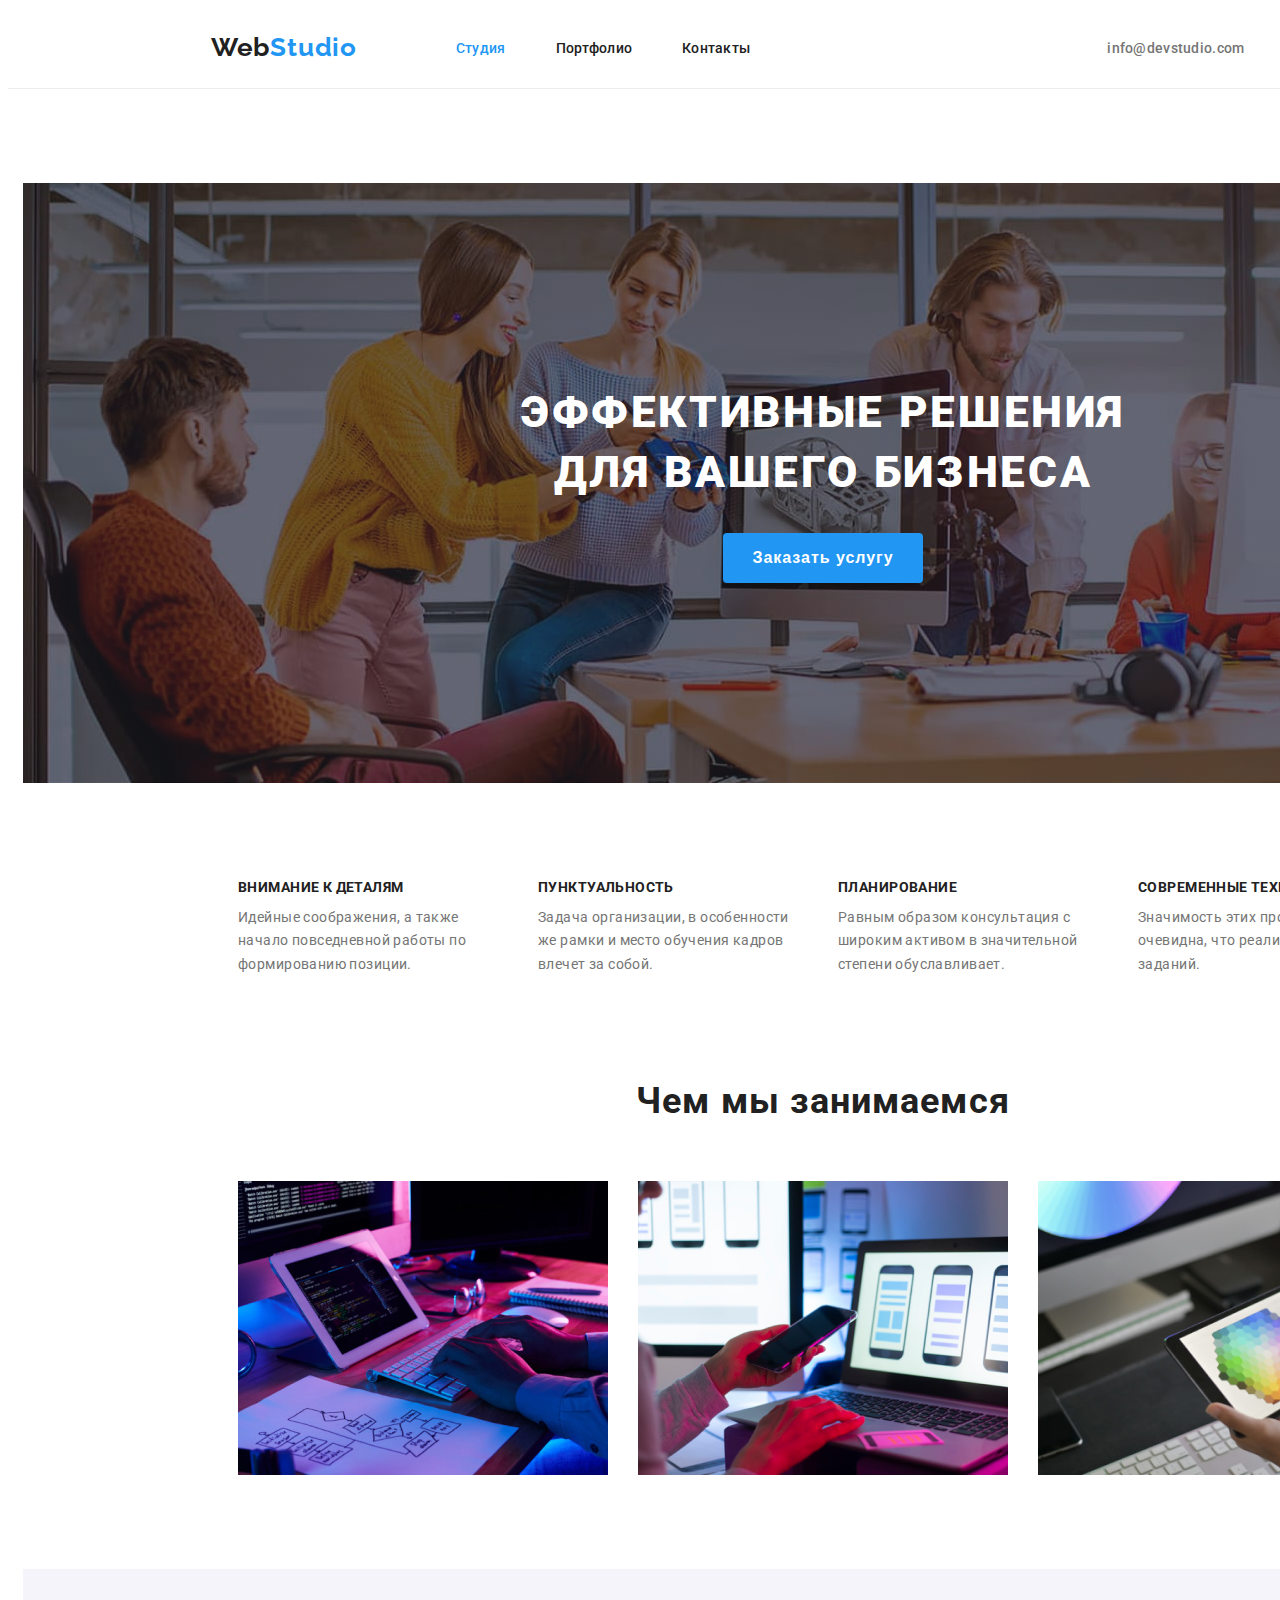
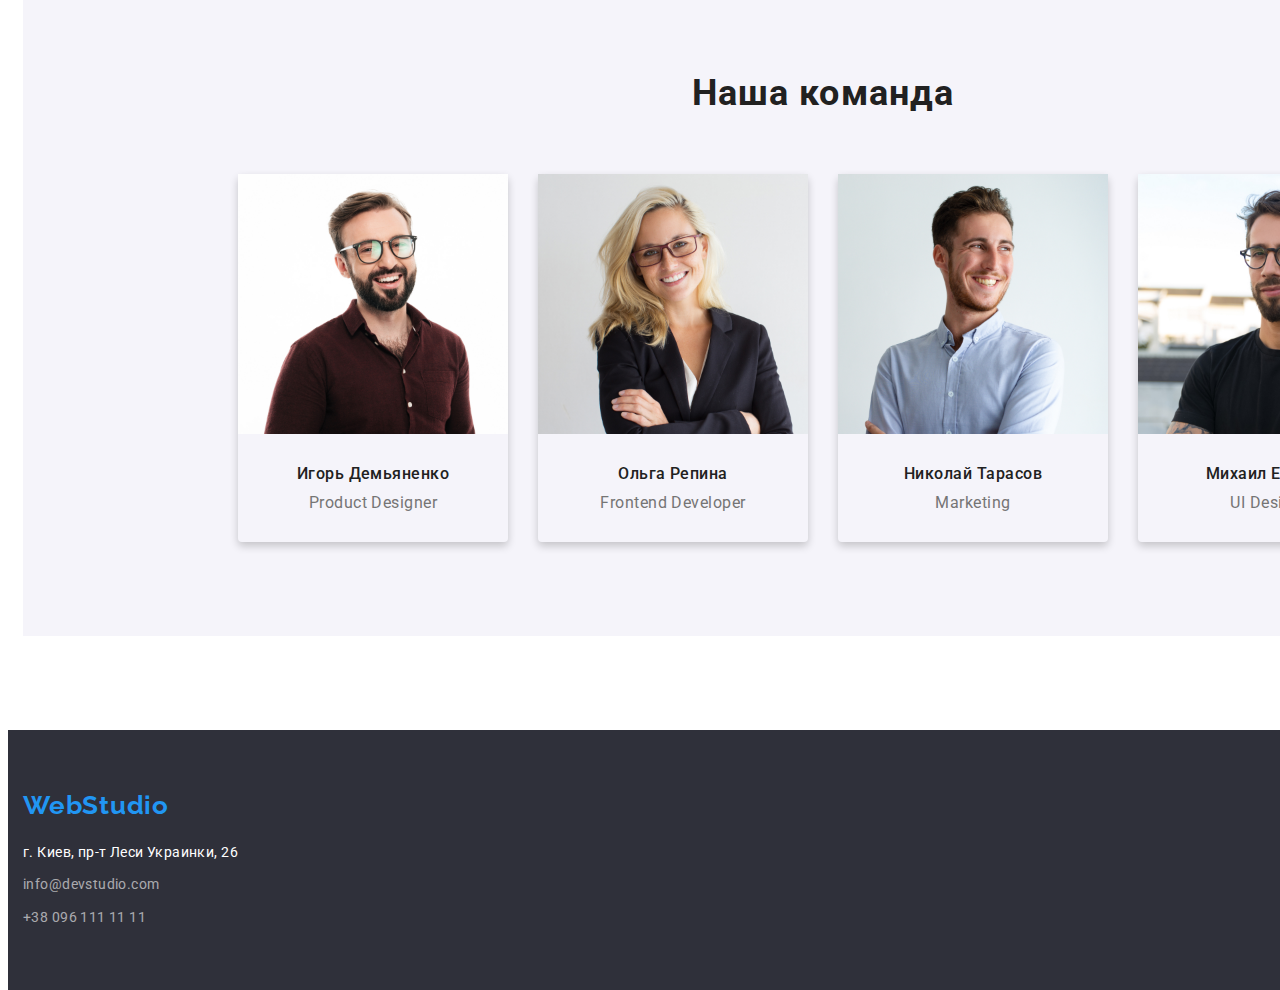
==== index.html @ 8d71e58d "ДЗ№4" ====
<!DOCTYPE html>
<html lang="ru">

<head>
    <meta charset="UTF-8">
    <meta http-equiv="X-UA-Compatible" content="IE=edge">
    <meta name="viewport" content="width=device-width, initial-scale=1.0">
    <title>WebStudio</title>
    <link rel="preconnect" href="https://fonts.gstatic.com">
    <link rel="stylesheet"
        href="https://fonts.googleapis.com/css2?family=Raleway:wght@700&family=Roboto:wght@400;500;700;900&display=swap">
    <link rel="stylesheet" href="https://cdnjs.cloudflare.com/ajax/libs/modern-normalize/1.0.0/modern-normalize.min.css"
        integrity="sha512-ISS7cAi1PEhQ8jnbJpJZMd29NlhNj4AWYyLOSp2CE/CsHxTCu+r+t0D2yoJudVrd0/8fTVPUVDzY5Tvli75u/g=="
        crossorigin="anonymous" referrerpolicy="no-referrer" />
    <link rel="stylesheet" href="./css/style.css">
</head>

<body>
    <div class="page">
        <header class="header">
            <!-- <div class="container-header"> -->
            <a class="logo-link link" href="./index.html"><span class="logo-web">Web</span>Studio</a>
            <nav class="navigation">
                <ul class="nav-list list">
                    <li class="list-item">
                        <a class="nav-list-item link current" href="./index.html">Студия</a>
                    </li>
                    <li class="list-item">
                        <a class="nav-list-item link" href="./portfolio.html">Портфолио</a>
                    </li>
                    <li class="list-item">
                        <a class="nav-list-item link" href="#">Контакты</a>
                    </li>
                </ul>
            </nav>
            <ul class="contact-list list">
                <li class="contact-list-item">
                    <a class="contact-list-item-link link" href="mailto:info@devstudio.com"
                        lang="en">info@devstudio.com</a>
                </li>
                <li class="contact-list-item">
                    <a class="contact-list-item-link link" href="tel:+380961111111">+38 096 111 11 11</a>
                </li>
            </ul>
        <!-- </div> -->
        </header>
        <main class="main">
            <section class="header-page">
                <h1 class="header-page-text">Эффективные решения<br> для вашего бизнеса</h1>
                <button class="header-page-btn btn" type="button">Заказать услугу</button>
            </section>

            <!-- FEATURES -->

            <section class="features">
                <div class="container-features">
                <ul class="feature-list list">
                    <li class="feature-list-item link">
                        <h2 class="feature-subtitle">Внимание к деталям</h2>
                        <p class="feature-subtitle-text">Идейные соображения, а также начало повседневной работы по
                            формированию позиции.</p>
                    </li>
                    <li class="feature-list-item link">
                        <h2 class="feature-subtitle">Пунктуальность</h2>
                        <p class="feature-subtitle-text">Задача организации, в особенности же рамки и место обучения
                            кадров
                            влечет за собой.</p>
                    </li>
                    <li class="feature-list-item link">
                        <h2 class="feature-subtitle">Планирование</h2>
                        <p class="feature-subtitle-text">Равным образом консультация с широким активом в
                            значительной
                            степени обуславливает.</p>
                    </li>
                    <li class="feature-list-item link">
                        <h2 class="feature-subtitle">Современные технологии</h2>
                        <p class="feature-subtitle-text">Значимость этих проблем настолько очевидна, что реализация
                            плановых заданий.</p>
                    </li>
                </ul>
            </div>
            </section>

            <!--SPECIFICATION-->

            <section class="specification">
                <div class="container-specification">
                <h2 class="specification-title">Чем мы занимаемся</h2>
                <ul class="specification-list list">
                    <li class="specification-list-item">
                        <img class="specification-list-item-img link" src="./images/specification/img-1.jpg"
                            alt="work with laptop" width="370" height="294">
                    </li>
                    <li class="specification-list-item">
                        <img class="specification-list-item-img link" src="./images/specification/img-2.jpg"
                            alt="work with laptop and phone" width="370" height="294">
                    </li>
                    <li class="specification-list-item">
                        <img class="specification-list-item-img link" src="./images/specification/img-3.jpg"
                            alt="work with a tablet" width="370" height="294">
                    </li>
                </ul>
            </div>
            </section>

            <!--TEAM-->

            <section class="team">
                <div class="team-container">
                    <h2 class="team-title">Наша команда</h2>
                    <ul class="team-list list">
                        <li class="team-list-item">
                            <img class="team-list-item-img" src="./images/team/foto-1.jpg"
                                alt="igor demyanenko product designer" width="270" height="260">
                            <div class="team-list-item-card">
                                <h3 class="team-list-item-title">Игорь Демьяненко</h3>
                                <p class="team-list-item-text">Product Designer</p>
                            </div>
                        </li>
                        <li class="team-list-item">
                            <img class="team-list-item-img" src="./images/team/foto-2.jpg"
                                alt="olga repina Frontend Developer" width="270" height="260">
                            <div class="team-list-item-card">
                                <h3 class="team-list-item-title">Ольга Репина</h3>
                                <p class="team-list-item-text">Frontend Developer</p>
                            </div>
                        </li>
                        <li class="team-list-item">
                            <img class="team-list-item-img" src="./images/team/foto-3.jpg"
                                alt="nikolay tarasov marketing" width="270" height="260">
                            <div class="team-list-item-card">
                                <h3 class="team-list-item-title">Николай Тарасов</h3>
                                <p class="team-list-item-text">Marketing</p>
                            </div>
                        </li>
                        <li class="team-list-item">
                            <img class="team-list-item-img" src="./images/team/foto-4.jpg"
                                alt="mikhail yermakov ui designer" width="270" height="260">
                            <div class="team-list-item-card">
                                <h3 class="team-list-item-title">Михаил Ермаков</h3>
                                <p class="team-list-item-text">UI Designer</p>
                            </div>
                        </li>
                    </ul>
                </div>
            </section>
        </main>

        <!--FOOTER-->

        <footer class="footer">
            <div class="container-footer">
            <a class="footer-logo-link link" href="./index.html">Web<span class="footer-web">Studio</span></a>
            <address>
                <p class="addres">г. Киев, пр-т Леси Украинки, 26</p>
            </address>
            <ul class="footer-list list">
                <li class="footer-list-item">
                    <a class="footer-list-item-link link" href="mailto:info@devstudio.com">info@devstudio.com</a>
                </li>
                <li class="footer-list-item">
                    <a class="footer-list-item-link link" href="tel:+380961111111">+38 096 111 11 11</a>
                </li>
            </ul>
            </div>
        </footer>
    </div>
</body>

</html>
---- css/style.css ----
:root {
  /*background*/
  --c-white: #fff;
  --c-blue: #2196f3;
  --c-light: #eeeeee;
  --c-dark: #212121;
  --c-dark-blue: #2f303a;
  --c-light-grey: #e5e5e5;
  --c-grey: #f5f4fa;
  --btn: #188ce8;
  /*font*/

  --main-font: 'Raleway', sans-serif;

  /* text*/

  --txt-accent: #757575;
}
h1,
h2,
h3,
h4,
h5,
h6,
p {
  margin-top: 0;
  margin-bottom: 0;
}
ul,
ol {
  margin-top: 0;
  margin-bottom: 0;
  padding-left: 0;
}
img {
  display: block;
}

body {
  color: var(--c-dark);
  font-family: 'Roboto', sans-serif;
}
.page {
  position: absolute;
}

/*HEADER*/

.header {
  padding-left: 15px;
  padding-right: 15px;
  padding-top: 24px;
  padding-bottom: 25px;
  display: flex;
  justify-content: center;
  align-items: center;
  border-bottom: 1px solid #ececec;
}

.logo-link {
  display: inline-flex;
  font-family: 'Raleway', sans-serif;
  font-weight: 700;
  font-size: 26px;
  line-height: 1.19;
  letter-spacing: 0.03em;
  color: var(--c-blue);
  margin-right: 93px;
  padding: 0 6px;
}
.logo-web {
  color: var(--c-dark);
}
.nav-list {
  display: flex;
  margin-right: 331px;
}
.list-item:not(:last-child) {
  margin-right: 50px;
}
.nav-list-item {
  color: var(--c-dark);
  font-family: 'Roboto', sans-serif;
  font-weight: 500;
  font-size: 14px;
  line-height: 1.14;
  letter-spacing: 0.02em;
  width: 49px;
}

.nav-list-item.current {
  color: var(--c-blue);
}
.nav-list-item:hover,
.nav-list-item:focus {
  color: var(--c-blue);
}
.contact-list {
  display: inline-flex;
}
.contact-list-item:not(:last-child) {
  margin-right: 50px;
}
.contact-list-item-link::before{
  display: inline-flex;
  width: 16px;
  height: 12px;
  content: "";
  background-image: url('../images/sprite/symbol-defs#icon-envelop.svg');
  margin-right: 10px;
}
.contact-list-item-link {
  color: var(--txt-accent);
  font-weight: 500;
  font-size: 14px;
  line-height: 1.14;
  letter-spacing: 0.02em;
}
.contact-list-item-link:hover,
.contact-list-item-link:focus {
  color: var(--c-blue);
}
/*################################*/

/* HEADER PAGE*/

.header-page {
  background-color: var(--c-dark-blue);
  background-image: linear-gradient(
      rgba(47, 48, 58, 0.4),
      rgba(47, 48, 58, 0.4)
    ),
    url('../images/bg.jpg');
  background-position: center;
  background-size: cover;
  background-repeat: no-repeat;
  min-width: 1600px;

  text-align: center;
  padding-top: 200px;
  padding-bottom: 200px;
}
.header-page-btn {
  font-weight: 700;
  font-size: 16px;
  line-height: 1.87;
  align-items: center;
  text-align: center;
  letter-spacing: 0.06em;
  background-color: var(--c-blue);
  color: var(--c-white);
  width: 200px;
  height: 50px;
  box-shadow: 0px 4px 4px rgba(0, 0, 0, 0.15);
}
.header-page-text {
  font-weight: 900;
  font-size: 44px;
  line-height: 1.36;
  text-align: center;
  letter-spacing: 0.06em;
  text-transform: uppercase;
  color: var(--c-white);
  margin-bottom: 30px;
}
/*##################################*/

/*COMPONENTS*/

.list {
  list-style: none;
}
.link {
  text-decoration: none;
}
.btn {
  cursor: pointer;
  border: none;
  border-radius: 4px;
}
.btn:hover,
.btn:focus {
  background-color: var(--btn);
  color: var(--c-white);
}
/*####################################*/

/* FEATURES */

.features {
  display: flex;
  justify-content: center;
  padding-top: 94px;
  padding-bottom: 94px;
  padding-left: 15px;
  padding-right: 15px;
}
.feature-list {
  display: inline-flex;
}
.feature-list-item {
  width: 270px;
  box-sizing: border-box;
}
.feature-list-item:not(:last-child) {
  margin-right: 30px;
}
.feature-subtitle {
  font-weight: 700;
  font-size: 14px;
  line-height: 1.14;
  letter-spacing: 0.03em;
  text-transform: uppercase;
  margin-bottom: 10px;
}
.feature-subtitle-text {
  font-size: 14px;
  line-height: 1.71;
  letter-spacing: 0.03em;
  color: var(--txt-accent);
}
/*################################*/

/* SPECIFICATION */

.specification {
  padding-bottom: 94px;
  padding-left: 15px;
  padding-right: 15px;
}
.specification-list {
  display: flex;
  justify-content: center;
}
.specification-list-item:not(:last-child) {
  margin-right: 30px;
}
.specification-title {
  font-weight: 700;
  font-size: 36px;
  line-height: 1.67;
  text-align: center;
  letter-spacing: 0.03em;
  margin-bottom: 50px;
}
/*###################################*/

/* TEAM */

.team-container {
  background-color: var(--c-grey);
  padding-top: 94px;
  padding-bottom: 94px;
  padding-left: 15px;
  padding-right: 15px;
}
.team-list {
  display: flex;
  justify-content: center;
}
.team-title {
  font-weight: 700;
  font-size: 36px;
  line-height: 1.67;
  text-align: center;
  letter-spacing: 0.03em;
  margin-bottom: 50px;
}
.team-list-item:not(:last-child) {
  margin-right: 30px;
}
.team-list-item {
  width: 270px;
  box-shadow: 0 4px 8px 0 rgba(0, 0, 0, 0.2);
  transition: 0.3s;
  border-radius: 4px;
}
.team-list-item-card {
  box-sizing: border-box;
  padding: 30px 32px;
}
.team-list-item-title {
  font-weight: 500;
  font-size: 16px;
  line-height: 19px;
  text-align: center;
  letter-spacing: 0.03em;
  margin-bottom: 10px;
}
.team-list-item-text {
  font-size: 16px;
  line-height: 19px;
  text-align: center;
  letter-spacing: 0.03em;
  color: var(--txt-accent);
}
/*#############################*/

/*FOOTER*/

.footer {
  background-color: var(--c-dark-blue);
  padding-bottom: 60px;
  padding-top: 60px;
  padding-left: 15px;
  padding-right: 15px;
  box-sizing: border-box;
}
.footer-logo-link {
  font-family: 'Raleway', sans-serif;
  font-weight: 700;
  font-size: 26px;
  line-height: 1.19;
  letter-spacing: 0.03em;
  color: var(--c-blue);
  margin-bottom: 20px;
  display: flex;
}
.footer-list-item:not(:last-child) {
  margin-bottom: 9px;
}
.footer-list-item-link {
  font-family: 'Roboto', sans-serif;
  font-size: 14px;
  line-height: 1.71;
  letter-spacing: 0.03em;
  color: rgba(255, 255, 255, 0.6);
}
.footer-list-item-link:hover,
.footer-list-item-link:focus {
  color: var(--c-blue);
}
.footer-web {
  color: var(--txt-c-white);
}
.addres {
  font-family: 'Roboto', sans-serif;
  font-style: normal;
  font-size: 14px;
  line-height: 1.71;
  letter-spacing: 0.03em;
  color: var(--c-white);
  margin-bottom: 9px;
}
/*#############################*/

/*  PORTFOLIO  */

.main {
  padding-left: 15px;
  padding-right: 15px;
  padding-top: 94px;
  padding-bottom: 94px;
}
/* FILTERS */

.filter-list {
  display: flex;
  justify-content: center;
  margin-bottom: 50px;
}
.filter-list-item {
  display: flex;
}
.filter-list-item:not(:last-child) {
  margin-right: 8px;
}
.filter-text {
  font-weight: 500;
  font-size: 16px;
  line-height: 1.62;
  text-align: center;
  letter-spacing: 0.03em;
  background-color: var(--c-grey);
  padding: 6px 22px;
}
/*#####################*/

/* PROJECT */

.project-list {
  display: flex;
  flex-wrap: wrap;
  justify-content: center;
}
.project-list-item:not(:nth-child(3n)) {
  margin-right: 30px;
}
.project-list-item:not(:nth-last-child(-n + 3)) {
  margin-bottom: 30px;
}
.container-card {
  padding: 20px 24px;
  border-bottom: 1px solid var(--c-light);
  border-left: 1px solid var(--c-light);
  border-right: 1px solid var(--c-light);
}
.project-list-title {
  font-weight: 700;
  font-size: 18px;
  line-height: 2;
  letter-spacing: 0.06em;
}
.project-list-text {
  font-size: 16px;
  line-height: 1.87;
  letter-spacing: 0.03em;
  color: var(--txt-accent);
}
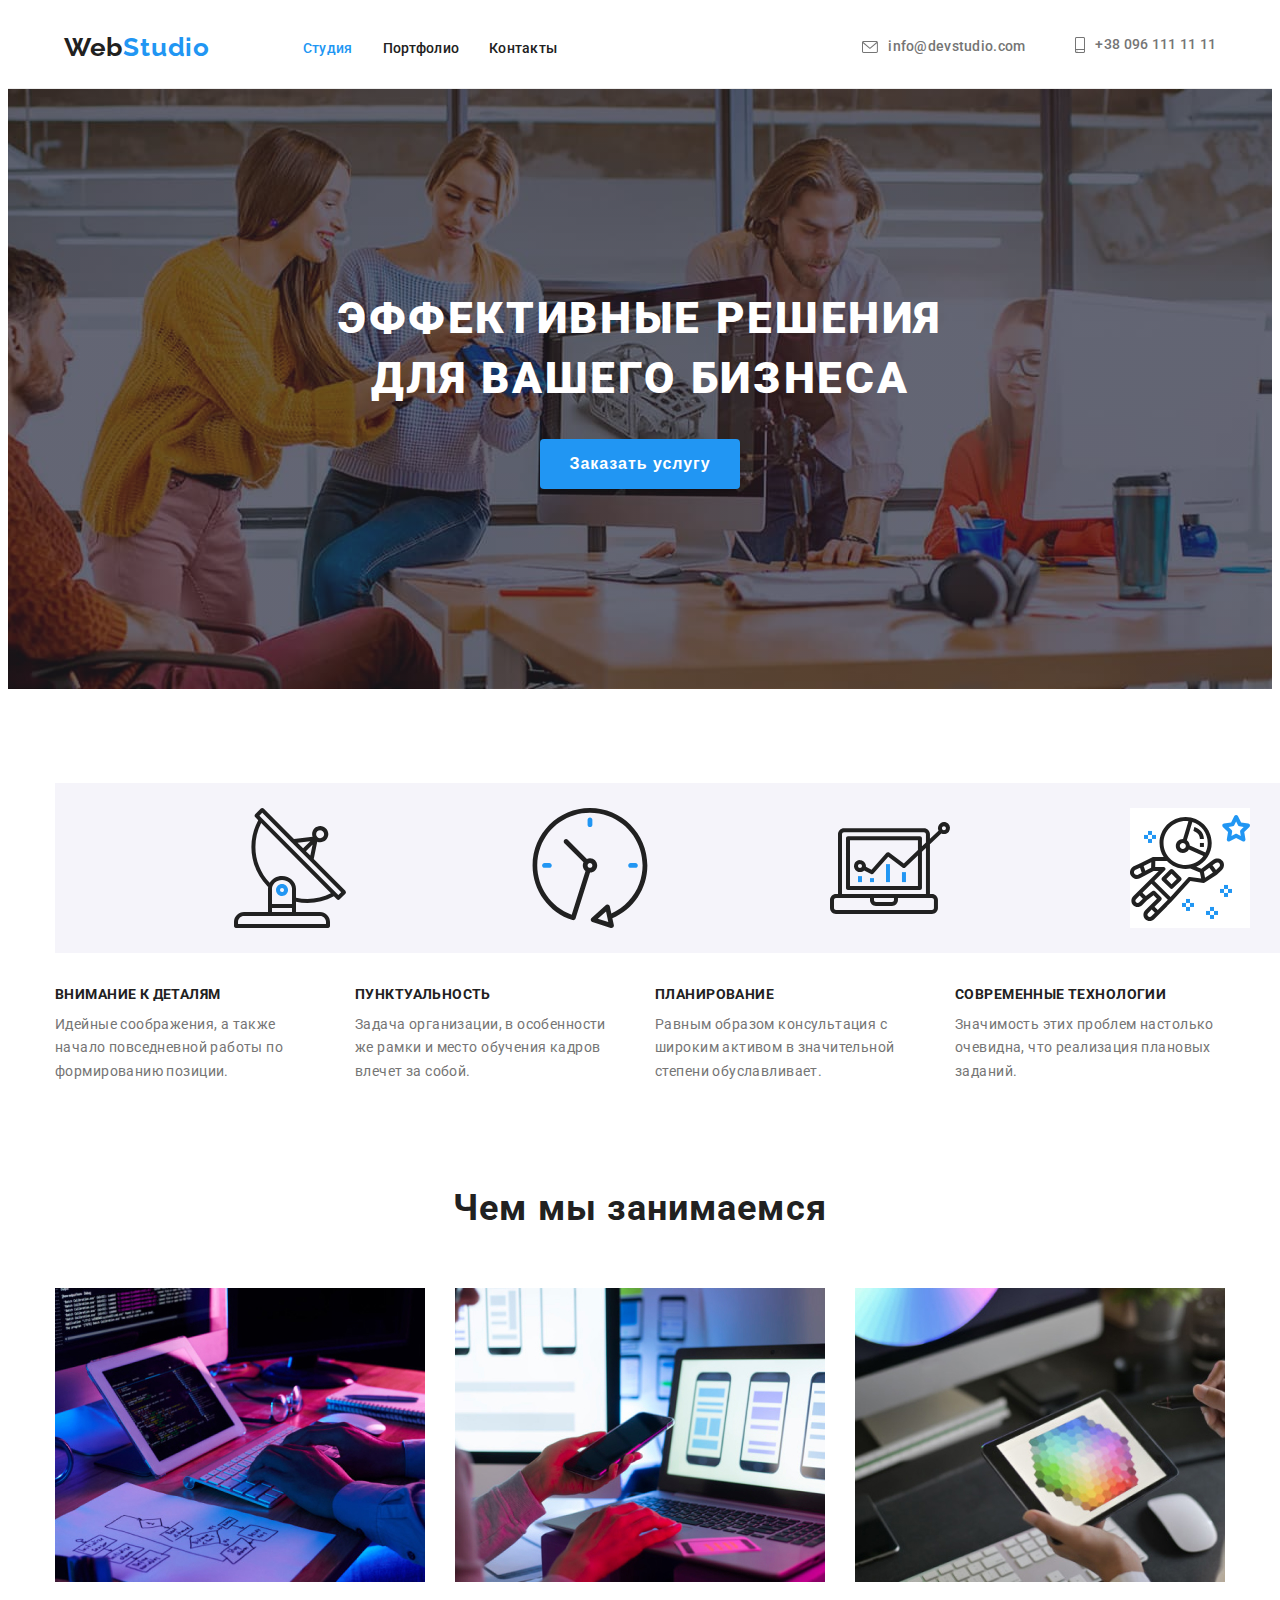
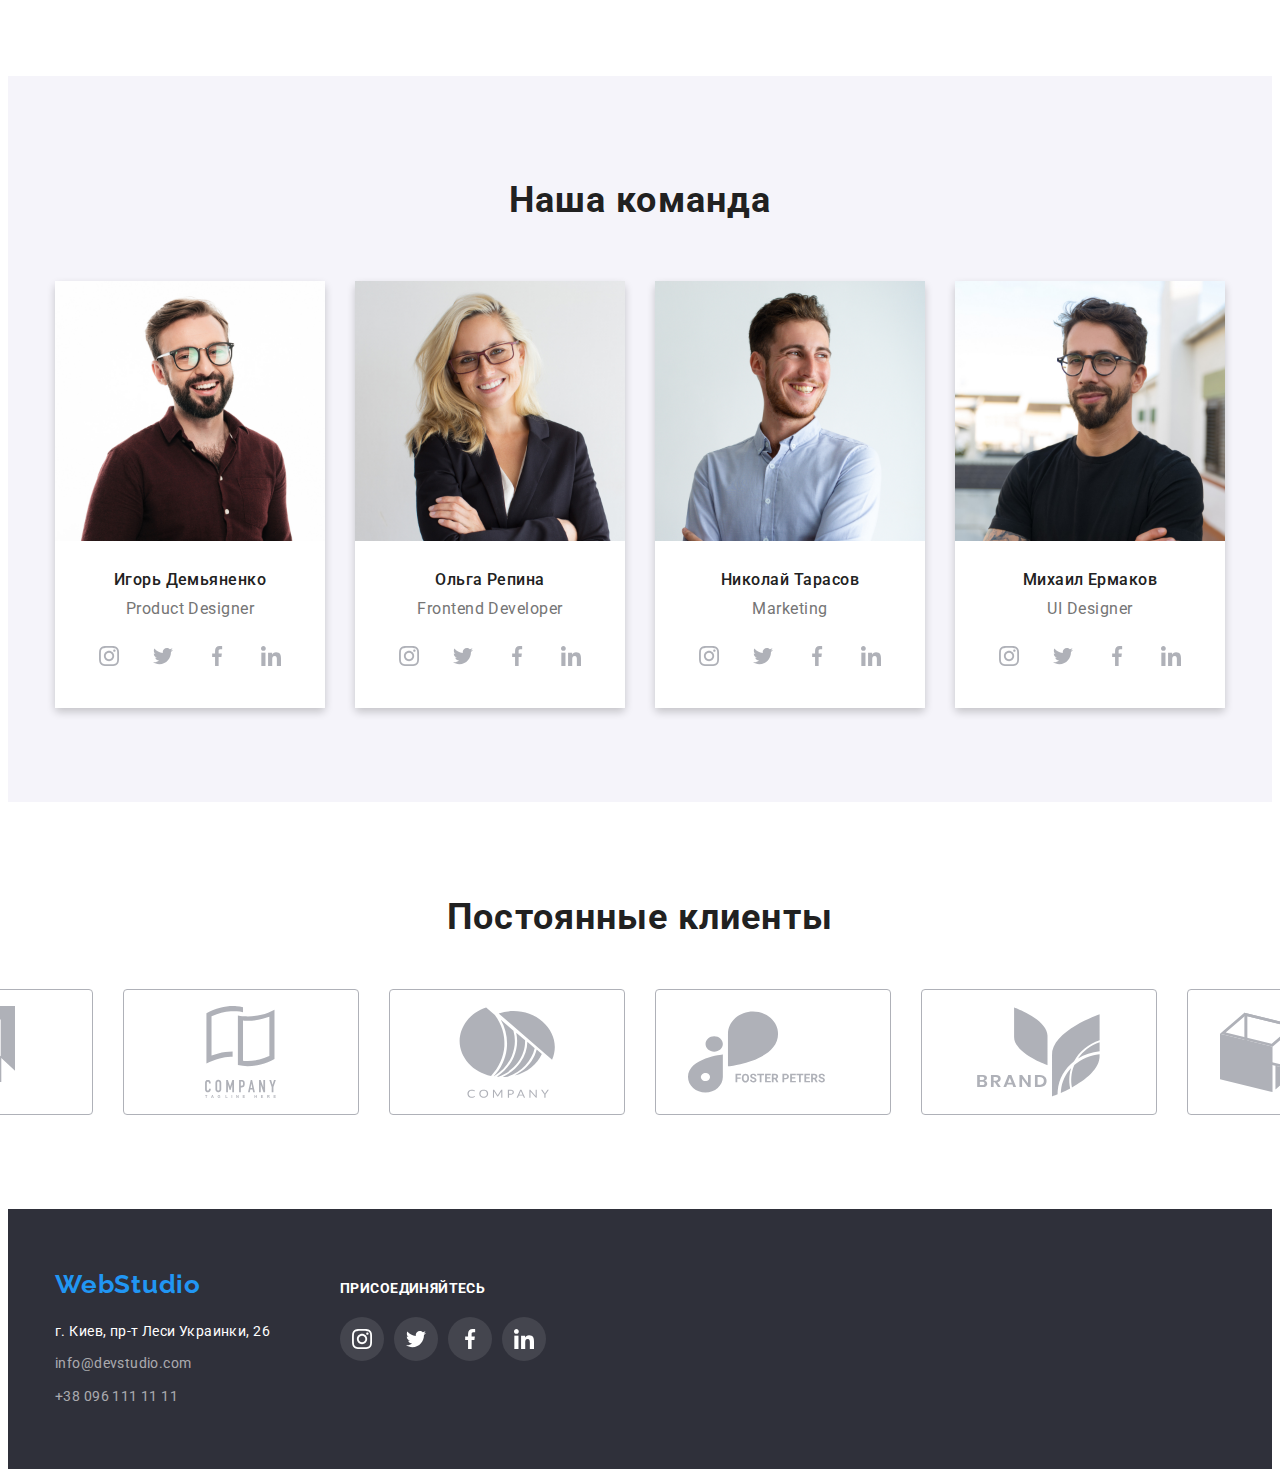
==== commit 3379e156: "ДЗ №4-1" ====
--- a/index.html
+++ b/index.html
@@ -16,9 +16,8 @@
 </head>
 
 <body>
-    <div class="page">
-        <header class="header">
-            <!-- <div class="container-header"> -->
+    <header class="header">
+        <div class="container container-header">
             <a class="logo-link link" href="./index.html"><span class="logo-web">Web</span>Studio</a>
             <nav class="navigation">
                 <ul class="nav-list list">
@@ -35,56 +34,77 @@
             </nav>
             <ul class="contact-list list">
                 <li class="contact-list-item">
-                    <a class="contact-list-item-link link" href="mailto:info@devstudio.com"
-                        lang="en">info@devstudio.com</a>
+                    <a class="contact-list-item-link link" href="mailto:info@devstudio.com" lang="en">
+                        <svg class="contact-list-item-link-icon icon-envelope">
+                            <use href="./images/sprite/sprite.svg#icon-envelope"></use>
+                        </svg>
+                        info@devstudio.com</a>
                 </li>
                 <li class="contact-list-item">
-                    <a class="contact-list-item-link link" href="tel:+380961111111">+38 096 111 11 11</a>
+                    <a class="contact-list-item-link link" href="tel:+380961111111">
+                        <svg class="contact-list-item-link-icon icon-smartphone">
+                            <use href="./images/sprite/sprite.svg#icon-smartphone"></use>
+                        </svg>
+                        +38 096 111 11 11</a>
                 </li>
             </ul>
-        <!-- </div> -->
-        </header>
-        <main class="main">
-            <section class="header-page">
+        </div>
+    </header>
+    <main class="main">
+        <section class="header-page">
+            <div class="container header-page-container">
                 <h1 class="header-page-text">Эффективные решения<br> для вашего бизнеса</h1>
                 <button class="header-page-btn btn" type="button">Заказать услугу</button>
-            </section>
-
-            <!-- FEATURES -->
-
-            <section class="features">
-                <div class="container-features">
+            </div>
+        </section>
+
+        <!-- FEATURES -->
+
+        <section class="features">
+            <div class="container container-features">
                 <ul class="feature-list list">
                     <li class="feature-list-item link">
+                        <svg class="feature-list-item-icon">
+                            <use href="./images/sprite/sprite.svg#icon-antenna"></use>
+                        </svg>
                         <h2 class="feature-subtitle">Внимание к деталям</h2>
                         <p class="feature-subtitle-text">Идейные соображения, а также начало повседневной работы по
                             формированию позиции.</p>
                     </li>
                     <li class="feature-list-item link">
+                        <svg class="feature-list-item-icon">
+                            <use href="./images/sprite/sprite.svg#icon-clock"></use>
+                        </svg>
                         <h2 class="feature-subtitle">Пунктуальность</h2>
                         <p class="feature-subtitle-text">Задача организации, в особенности же рамки и место обучения
                             кадров
                             влечет за собой.</p>
                     </li>
                     <li class="feature-list-item link">
+                        <svg class="feature-list-item-icon">
+                            <use href="./images/sprite/sprite.svg#icon-diagram"></use>
+                        </svg>
                         <h2 class="feature-subtitle">Планирование</h2>
                         <p class="feature-subtitle-text">Равным образом консультация с широким активом в
                             значительной
                             степени обуславливает.</p>
                     </li>
                     <li class="feature-list-item link">
+                        <svg class="feature-list-item-icon">
+                            <use href="./images/sprite/sprite.svg#icon-astronaut"></use>
+                        </svg>
                         <h2 class="feature-subtitle">Современные технологии</h2>
                         <p class="feature-subtitle-text">Значимость этих проблем настолько очевидна, что реализация
                             плановых заданий.</p>
                     </li>
                 </ul>
             </div>
-            </section>
-
-            <!--SPECIFICATION-->
-
-            <section class="specification">
-                <div class="container-specification">
+        </section>
+
+        <!--SPECIFICATION-->
+
+        <section class="specification">
+            <div class="container container-specification">
                 <h2 class="specification-title">Чем мы занимаемся</h2>
                 <ul class="specification-list list">
                     <li class="specification-list-item">
@@ -101,70 +121,275 @@
                     </li>
                 </ul>
             </div>
-            </section>
-
-            <!--TEAM-->
-
-            <section class="team">
-                <div class="team-container">
-                    <h2 class="team-title">Наша команда</h2>
-                    <ul class="team-list list">
-                        <li class="team-list-item">
-                            <img class="team-list-item-img" src="./images/team/foto-1.jpg"
-                                alt="igor demyanenko product designer" width="270" height="260">
-                            <div class="team-list-item-card">
-                                <h3 class="team-list-item-title">Игорь Демьяненко</h3>
-                                <p class="team-list-item-text">Product Designer</p>
-                            </div>
-                        </li>
-                        <li class="team-list-item">
-                            <img class="team-list-item-img" src="./images/team/foto-2.jpg"
-                                alt="olga repina Frontend Developer" width="270" height="260">
-                            <div class="team-list-item-card">
-                                <h3 class="team-list-item-title">Ольга Репина</h3>
-                                <p class="team-list-item-text">Frontend Developer</p>
-                            </div>
-                        </li>
-                        <li class="team-list-item">
-                            <img class="team-list-item-img" src="./images/team/foto-3.jpg"
-                                alt="nikolay tarasov marketing" width="270" height="260">
-                            <div class="team-list-item-card">
-                                <h3 class="team-list-item-title">Николай Тарасов</h3>
-                                <p class="team-list-item-text">Marketing</p>
-                            </div>
-                        </li>
-                        <li class="team-list-item">
-                            <img class="team-list-item-img" src="./images/team/foto-4.jpg"
-                                alt="mikhail yermakov ui designer" width="270" height="260">
-                            <div class="team-list-item-card">
-                                <h3 class="team-list-item-title">Михаил Ермаков</h3>
-                                <p class="team-list-item-text">UI Designer</p>
-                            </div>
-                        </li>
-                    </ul>
-                </div>
-            </section>
-        </main>
-
-        <!--FOOTER-->
-
-        <footer class="footer">
-            <div class="container-footer">
-            <a class="footer-logo-link link" href="./index.html">Web<span class="footer-web">Studio</span></a>
-            <address>
-                <p class="addres">г. Киев, пр-т Леси Украинки, 26</p>
-            </address>
-            <ul class="footer-list list">
-                <li class="footer-list-item">
-                    <a class="footer-list-item-link link" href="mailto:info@devstudio.com">info@devstudio.com</a>
-                </li>
-                <li class="footer-list-item">
-                    <a class="footer-list-item-link link" href="tel:+380961111111">+38 096 111 11 11</a>
-                </li>
-            </ul>
-            </div>
-        </footer>
-    </div>
+        </section>
+
+        <!--TEAM-->
+
+        <section class="team">
+            <div class="container team-container">
+                <h2 class="team-title">Наша команда</h2>
+                <ul class="team-list list">
+                    <li class="team-list-item">
+                        <img class="team-list-item-img" src="./images/team/foto-1.jpg"
+                            alt="igor demyanenko product designer" width="270" height="260">
+                        <div class="team-list-item-card">
+                            <h3 class="team-list-item-title">Игорь Демьяненко</h3>
+                            <p class="team-list-item-text">Product Designer</p>
+                            <ul class="team-container-card-social-list list">
+                                <li class="team-container-card-social-list-item">
+                                    <a href="" class="team-container-card-social-list-item-link link">
+                                        <svg class="team-container-card-social-list-item-link-icon">
+                                            <use href="./images/sprite/sprite.svg#icon-instagram"></use>
+                                        </svg>
+                                    </a>
+                                </li>
+                                <li class="team-container-card-social-list-item">
+                                    <a href="" class="team-container-card-social-list-item-link link">
+                                        <svg class="team-container-card-social-list-item-link-icon">
+                                            <use href="./images/sprite/sprite.svg#icon-twitter"></use>
+                                        </svg>
+                                    </a>
+                                </li>
+                                <li class="team-container-card-social-list-item">
+                                    <a href="" class="team-container-card-social-list-item-link link">
+                                        <svg class="team-container-card-social-list-item-link-icon">
+                                            <use href="./images/sprite/sprite.svg#icon-facebook"></use>
+                                        </svg>
+                                    </a>
+                                </li>
+                                <li class="team-container-card-social-list-item">
+                                    <a href="" class="team-container-card-social-list-item-link link">
+                                        <svg class="team-container-card-social-list-item-link-icon">
+                                            <use href="./images/sprite/sprite.svg#icon-linkedin"></use>
+                                        </svg>
+                                    </a>
+                                </li>
+                            </ul>
+                        </div>
+                    </li>
+                    <li class="team-list-item">
+                        <img class="team-list-item-img" src="./images/team/foto-2.jpg"
+                            alt="olga repina Frontend Developer" width="270" height="260">
+                        <div class="team-list-item-card">
+                            <h3 class="team-list-item-title">Ольга Репина</h3>
+                            <p class="team-list-item-text">Frontend Developer</p>
+                            <ul class="team-container-card-social-list list">
+                                <li class="team-container-card-social-list-item">
+                                    <a href="" class="team-container-card-social-list-item-link link">
+                                        <svg class="team-container-card-social-list-item-link-icon">
+                                            <use href="./images/sprite/sprite.svg#icon-instagram"></use>
+                                        </svg>
+                                    </a>
+                                </li>
+                                <li class="team-container-card-social-list-item">
+                                    <a href="" class="team-container-card-social-list-item-link link">
+                                        <svg class="team-container-card-social-list-item-link-icon">
+                                            <use href="./images/sprite/sprite.svg#icon-twitter"></use>
+                                        </svg>
+                                    </a>
+                                </li>
+                                <li class="team-container-card-social-list-item">
+                                    <a href="" class="team-container-card-social-list-item-link link">
+                                        <svg class="team-container-card-social-list-item-link-icon">
+                                            <use href="./images/sprite/sprite.svg#icon-facebook"></use>
+                                        </svg>
+                                    </a>
+                                </li>
+                                <li class="team-container-card-social-list-item">
+                                    <a href="" class="team-container-card-social-list-item-link link">
+                                        <svg class="team-container-card-social-list-item-link-icon">
+                                            <use href="./images/sprite/sprite.svg#icon-linkedin"></use>
+                                        </svg>
+                                    </a>
+                                </li>
+                            </ul>
+                        </div>
+                    </li>
+                    <li class="team-list-item">
+                        <img class="team-list-item-img" src="./images/team/foto-3.jpg" alt="nikolay tarasov marketing"
+                            width="270" height="260">
+                        <div class="team-list-item-card">
+                            <h3 class="team-list-item-title">Николай Тарасов</h3>
+                            <p class="team-list-item-text">Marketing</p>
+                            <ul class="team-container-card-social-list list">
+                                <li class="team-container-card-social-list-item">
+                                    <a href="" class="team-container-card-social-list-item-link">
+                                        <svg class="team-container-card-social-list-item-link-icon">
+                                            <use href="./images/sprite/sprite.svg#icon-instagram"></use>
+                                        </svg>
+                                    </a>
+                                </li>
+                                <li class="team-container-card-social-list-item">
+                                    <a href="" class="team-container-card-social-list-item-link link">
+                                        <svg class="team-container-card-social-list-item-link-icon">
+                                            <use href="./images/sprite/sprite.svg#icon-twitter"></use>
+                                        </svg>
+                                    </a>
+                                </li>
+                                <li class="team-container-card-social-list-item">
+                                    <a href="" class="team-container-card-social-list-item-link link">
+                                        <svg class="team-container-card-social-list-item-link-icon">
+                                            <use href="./images/sprite/sprite.svg#icon-facebook"></use>
+                                        </svg>
+                                    </a>
+                                </li>
+                                <li class="team-container-card-social-list-item">
+                                    <a href="" class="team-container-card-social-list-item-link link">
+                                        <svg class="team-container-card-social-list-item-link-icon">
+                                            <use href="./images/sprite/sprite.svg#icon-linkedin"></use>
+                                        </svg>
+                                    </a>
+                                </li>
+                            </ul>
+                        </div>
+                    </li>
+                    <li class="team-list-item">
+                        <img class="team-list-item-img" src="./images/team/foto-4.jpg"
+                            alt="mikhail yermakov ui designer" width="270" height="260">
+                        <div class="team-list-item-card">
+                            <h3 class="team-list-item-title">Михаил Ермаков</h3>
+                            <p class="team-list-item-text">UI Designer</p>
+                            <ul class="team-container-card-social-list list">
+                                <li class="team-container-card-social-list-item">
+                                    <a href="" class="team-container-card-social-list-item-link link">
+                                        <svg class="team-container-card-social-list-item-link-icon">
+                                            <use href="./images/sprite/sprite.svg#icon-instagram"></use>
+                                        </svg>
+                                    </a>
+                                </li>
+                                <li class="team-container-card-social-list-item">
+                                    <a href="" class="team-container-card-social-list-item-link link">
+                                        <svg class="team-container-card-social-list-item-link-icon">
+                                            <use href="./images/sprite/sprite.svg#icon-twitter"></use>
+                                        </svg>
+                                    </a>
+                                </li>
+                                <li class="team-container-card-social-list-item">
+                                    <a href="" class="team-container-card-social-list-item-link link">
+                                        <svg class="team-container-card-social-list-item-link-icon">
+                                            <use href="./images/sprite/sprite.svg#icon-facebook"></use>
+                                        </svg>
+                                    </a>
+                                </li>
+                                <li class="team-container-card-social-list-item">
+                                    <a href="" class="team-container-card-social-list-item-link link">
+                                        <svg class="team-container-card-social-list-item-link-icon">
+                                            <use href="./images/sprite/sprite.svg#icon-linkedin"></use>
+                                        </svg>
+                                    </a>
+                                </li>
+                            </ul>
+                        </div>
+                    </li>
+                </ul>
+            </div>
+        </section>
+
+        <!-- CLIENT -->
+        <section class="client">
+            <div class="container client-container">
+                <h2 class="client-title">Постоянные клиенты</h2>
+                <ul class="client-list list">
+                    <li class="client-list-item">
+                        <a href="" class="client-list-item-link link">
+                            <svg class="client-list-item-link-icon">
+                                <use href="./images/sprite/sprite.svg#icon-group-1"></use>
+                            </svg>
+                        </a>
+                    </li>
+                    <li class="client-list-item">
+                        <a href="" class="client-list-item-link link">
+                            <svg class="client-list-item-link-icon">
+                                <use href="./images/sprite/sprite.svg#icon-group-2"></use>
+                            </svg>
+                        </a>
+                    </li>
+                    <li class="client-list-item">
+                        <a href="" class="client-list-item-link link">
+                            <svg class="client-list-item-link-icon">
+                                <use href="./images/sprite/sprite.svg#icon-group-3"></use>
+                            </svg>
+                        </a>
+                    </li>
+                    <li class="client-list-item">
+                        <a href="" class="client-list-item-link link">
+                            <svg class="client-list-item-link-icon">
+                                <use href="./images/sprite/sprite.svg#icon-group-4"></use>
+                            </svg>
+                        </a>
+                    </li>
+                    <li class="client-list-item">
+                        <a href="" class="client-list-item-link link">
+                            <svg class="client-list-item-link-icon">
+                                <use href="./images/sprite/sprite.svg#icon-group-5"></use>
+                            </svg>
+                        </a>
+                    </li>
+                    <li class="client-list-item">
+                        <a href="" class="client-list-item-link link">
+                            <svg class="client-list-item-link-icon">
+                                <use href="./images/sprite/sprite.svg#icon-group-6"></use>
+                            </svg>
+                        </a>
+                    </li>
+                </ul>
+            </div>
+        </section>
+    </main>
+
+    <!--FOOTER-->
+
+    <footer class="footer">
+        <div class="container container-footer">
+            <div class="container-addres-contact">
+                <a class="footer-logo-link link" href="./index.html">Web<span class="footer-web">Studio</span></a>
+                <address>
+                    <p class="addres">г. Киев, пр-т Леси Украинки, 26</p>
+                </address>
+                <ul class="footer-list list">
+                    <li class="footer-list-item">
+                        <a class="footer-list-item-link link" href="mailto:info@devstudio.com">info@devstudio.com</a>
+                    </li>
+                    <li class="footer-list-item">
+                        <a class="footer-list-item-link link" href="tel:+380961111111">+38 096 111 11 11</a>
+                    </li>
+                </ul>
+            </div>
+            <div class="container-footer-social">
+                <h3 class="footer-social-title">присоединяйтесь</h3>
+                <ul class="footer-social-list list">
+                    <li class="footer-social-list-item">
+                        <a href="" class="footer-social-list-item-link link">
+                            <svg class="footer-social-list-item-link-icon">
+                                <use href="./images/sprite/sprite.svg#icon-instagram"></use>
+                            </svg>
+                        </a>
+                    </li>
+                    <li class="footer-social-list-item">
+                        <a href="" class="footer-social-list-item-link link">
+                            <svg class="footer-social-list-item-link-icon">
+                                <use href="./images/sprite/sprite.svg#icon-twitter"></use>
+                            </svg>
+                        </a>
+                    </li>
+                    <li class="footer-social-list-item">
+                        <a href="" class="footer-social-list-item-link link">
+                            <svg class="footer-social-list-item-link-icon">
+                                <use href="./images/sprite/sprite.svg#icon-facebook"></use>
+                            </svg>
+                        </a>
+                    </li>
+                    <li class="footer-social-list-item">
+                        <a href="" class="footer-social-list-item-link link">
+                            <svg class="footer-social-list-item-link-icon">
+                                <use href="./images/sprite/sprite.svg#icon-linkedin"></use>
+                            </svg>
+                        </a>
+                    </li>
+                </ul>
+            </div>
+        </div>
+    </footer>
 </body>
 
 </html>--- a/css/style.css
+++ b/css/style.css
@@ -8,6 +8,7 @@
   --c-light-grey: #e5e5e5;
   --c-grey: #f5f4fa;
   --btn: #188ce8;
+  --c-social: #afb1b8;
   /*font*/
 
   --main-font: 'Raleway', sans-serif;
@@ -40,21 +41,26 @@
   color: var(--c-dark);
   font-family: 'Roboto', sans-serif;
 }
-.page {
-  position: absolute;
-}
-
-/*HEADER*/
-
-.header {
+.container {
   padding-left: 15px;
   padding-right: 15px;
+  max-width: 1200px;
+  margin: 0 auto;
+}
+
+/*HEADER*/
+
+.header {
+  border-bottom: 1px solid #ececec;
+  max-width: 1600px;
+  margin: 0 auto;
+}
+.container-header {
   padding-top: 24px;
   padding-bottom: 25px;
   display: flex;
   justify-content: center;
   align-items: center;
-  border-bottom: 1px solid #ececec;
 }
 
 .logo-link {
@@ -66,17 +72,16 @@
   letter-spacing: 0.03em;
   color: var(--c-blue);
   margin-right: 93px;
-  padding: 0 6px;
 }
 .logo-web {
   color: var(--c-dark);
 }
 .nav-list {
   display: flex;
-  margin-right: 331px;
+  margin-right: 305px;
 }
 .list-item:not(:last-child) {
-  margin-right: 50px;
+  margin-right: 30px;
 }
 .nav-list-item {
   color: var(--c-dark);
@@ -97,17 +102,10 @@
 }
 .contact-list {
   display: inline-flex;
+  align-items: center;
 }
 .contact-list-item:not(:last-child) {
   margin-right: 50px;
-}
-.contact-list-item-link::before{
-  display: inline-flex;
-  width: 16px;
-  height: 12px;
-  content: "";
-  background-image: url('../images/sprite/symbol-defs#icon-envelop.svg');
-  margin-right: 10px;
 }
 .contact-list-item-link {
   color: var(--txt-accent);
@@ -115,30 +113,44 @@
   font-size: 14px;
   line-height: 1.14;
   letter-spacing: 0.02em;
+  display: inline-flex;
+  align-items: center;
 }
 .contact-list-item-link:hover,
 .contact-list-item-link:focus {
   color: var(--c-blue);
 }
+.contact-list-item-link-icon {
+  fill: currentColor;
+  margin-right: 10px;
+}
+.icon-envelope {
+  width: 16px;
+  height: 12px;
+}
+.icon-smartphone {
+  width: 10px;
+  height: 16px;
+}
+
 /*################################*/
 
 /* HEADER PAGE*/
 
-.header-page {
+.header-page-container {
   background-color: var(--c-dark-blue);
   background-image: linear-gradient(
       rgba(47, 48, 58, 0.4),
       rgba(47, 48, 58, 0.4)
     ),
-    url('../images/bg.jpg');
+    url(../images/bg.jpg);
   background-position: center;
   background-size: cover;
   background-repeat: no-repeat;
-  min-width: 1600px;
-
   text-align: center;
   padding-top: 200px;
   padding-bottom: 200px;
+  max-width: 1600px;
 }
 .header-page-btn {
   font-weight: 700;
@@ -182,18 +194,19 @@
 .btn:focus {
   background-color: var(--btn);
   color: var(--c-white);
+  box-shadow: 0px 3px 1px rgba(0, 0, 0, 0.1), 0px 1px 2px rgba(0, 0, 0, 0.08),
+    0px 2px 2px rgba(0, 0, 0, 0.12);
+  border-radius: 4px;
 }
 /*####################################*/
 
 /* FEATURES */
 
-.features {
+.container-features {
   display: flex;
   justify-content: center;
   padding-top: 94px;
   padding-bottom: 94px;
-  padding-left: 15px;
-  padding-right: 15px;
 }
 .feature-list {
   display: inline-flex;
@@ -205,6 +218,14 @@
 .feature-list-item:not(:last-child) {
   margin-right: 30px;
 }
+.feature-list-item-icon {
+  height: 120px;
+  width: 270px;
+  display: inline-flex;
+  padding: 25px 100px;
+  margin-bottom: 30px;
+  background-color: var(--c-grey);
+}
 .feature-subtitle {
   font-weight: 700;
   font-size: 14px;
@@ -219,14 +240,13 @@
   letter-spacing: 0.03em;
   color: var(--txt-accent);
 }
+
 /*################################*/
 
 /* SPECIFICATION */
 
-.specification {
+.container-specification {
   padding-bottom: 94px;
-  padding-left: 15px;
-  padding-right: 15px;
 }
 .specification-list {
   display: flex;
@@ -247,12 +267,14 @@
 
 /* TEAM */
 
+.team {
+  background-color: var(--c-grey);
+  margin: 0 auto;
+  max-width: 1600px;
+}
 .team-container {
-  background-color: var(--c-grey);
   padding-top: 94px;
   padding-bottom: 94px;
-  padding-left: 15px;
-  padding-right: 15px;
 }
 .team-list {
   display: flex;
@@ -278,11 +300,41 @@
 .team-list-item-card {
   box-sizing: border-box;
   padding: 30px 32px;
+  background-color: var(--c-white);
+}
+.team-container-card-social-list {
+  display: flex;
+}
+.team-container-card-social-list-item-link {
+  display: inline-flex;
+  border-radius: 50%;
+  justify-content: center;
+  align-items: center;
+  width: 44px;
+  height: 44px;
+}
+.team-container-card-social-list-item:not(:last-child) {
+  margin-right: 10px;
+}
+.team-container-card-social-list-item-link-icon {
+  height: 20px;
+  width: 20px;
+  fill: var(--c-social);
+}
+.team-container-card-social-list-item-link:hover,
+.team-container-card-social-list-item-link:focus {
+  background-color: var(--c-blue);
+}
+.team-container-card-social-list-item-link:hover
+  .team-container-card-social-list-item-link-icon,
+.team-container-card-social-list-item-link:focus
+  .team-container-card-social-list-item-link-icon {
+  fill: var(--c-white);
 }
 .team-list-item-title {
   font-weight: 500;
   font-size: 16px;
-  line-height: 19px;
+  line-height: 1.18;
   text-align: center;
   letter-spacing: 0.03em;
   margin-bottom: 10px;
@@ -293,17 +345,68 @@
   text-align: center;
   letter-spacing: 0.03em;
   color: var(--txt-accent);
+  margin-bottom: 16px;
 }
 /*#############################*/
 
+/* CLIENT */
+
+.client-container {
+  padding-top: 94px;
+  padding-bottom: 94px;
+}
+.client-title {
+  font-weight: 700;
+  font-size: 36px;
+  line-height: 1.17;
+  text-align: center;
+  letter-spacing: 0.03em;
+  margin-bottom: 50px;
+}
+.client-list {
+  display: flex;
+  justify-content: center;
+}
+.client-list-item {
+  display: inline-flex;
+  justify-content: center;
+  align-items: center;
+  border: 1px solid var(--c-social);
+  border-radius: 4px;
+}
+.client-list-item:not(:last-child) {
+  margin-right: 30px;
+}
+.client-list-item-link {
+  display: inline-flex;
+  width: 170px;
+  height: 92px;
+  padding: 16px 32px;
+}
+.client-list-item-link-icon {
+  fill: var(--c-social);
+}
+.client-list-item-link:hover .client-list-item-link-icon,
+.client-list-item-link:focus .client-list-item-link-icon {
+  fill: var(--c-blue);
+}
+.client-list-item:hover,
+.client-list-item:focus {
+  border: 2px solid var(--c-blue);
+  border-radius: 0;
+}
+/* ############################# */
 /*FOOTER*/
 
 .footer {
+  max-width: 1600px;
+  margin: 0 auto;
   background-color: var(--c-dark-blue);
+}
+.container-footer {
+  display: flex;
   padding-bottom: 60px;
   padding-top: 60px;
-  padding-left: 15px;
-  padding-right: 15px;
   box-sizing: border-box;
 }
 .footer-logo-link {
@@ -342,13 +445,50 @@
   color: var(--c-white);
   margin-bottom: 9px;
 }
+.container-footer-social {
+  padding-top: 12px;
+  margin-left: 70px;
+}
+.footer-social-list {
+  display: flex;
+}
+.footer-social-list-item:not(:last-child) {
+  margin-right: 10px;
+}
+.footer-social-list-item-link {
+  display: inline-flex;
+  width: 44px;
+  height: 44px;
+  border-radius: 50%;
+  background-color: rgba(255, 255, 255, 0.1);
+  align-items: center;
+  justify-content: center;
+}
+.footer-social-list-item-link:hover,
+.footer-social-list-item-link:focus {
+  background-color: var(--c-blue);
+}
+.footer-social-list-item-link-icon {
+  display: inline-flexbox;
+  height: 20px;
+  width: 20px;
+  fill: var(--c-white);
+}
+
+.footer-social-title {
+  font-weight: 700;
+  font-size: 14px;
+  line-height: 1.14;
+  letter-spacing: 0.03em;
+  text-transform: uppercase;
+  color: var(--c-white);
+  margin-bottom: 20px;
+}
 /*#############################*/
 
 /*  PORTFOLIO  */
 
-.main {
-  padding-left: 15px;
-  padding-right: 15px;
+.container-main {
   padding-top: 94px;
   padding-bottom: 94px;
 }
@@ -382,6 +522,16 @@
   display: flex;
   flex-wrap: wrap;
   justify-content: center;
+  margin-right: -30px;
+}
+.project-list-item:hover,
+.project-list-item:focus {
+  background-color: var(--c-white);
+  border: 1px solid var(--c-light);
+  box-sizing: border-box;
+  box-shadow: 0px 1px 1px rgba(0, 0, 0, 0.12), 0px 4px 4px rgba(0, 0, 0, 0.06),
+    1px 4px 6px rgba(0, 0, 0, 0.16);
+  cursor: pointer;
 }
 .project-list-item:not(:nth-child(3n)) {
   margin-right: 30px;
